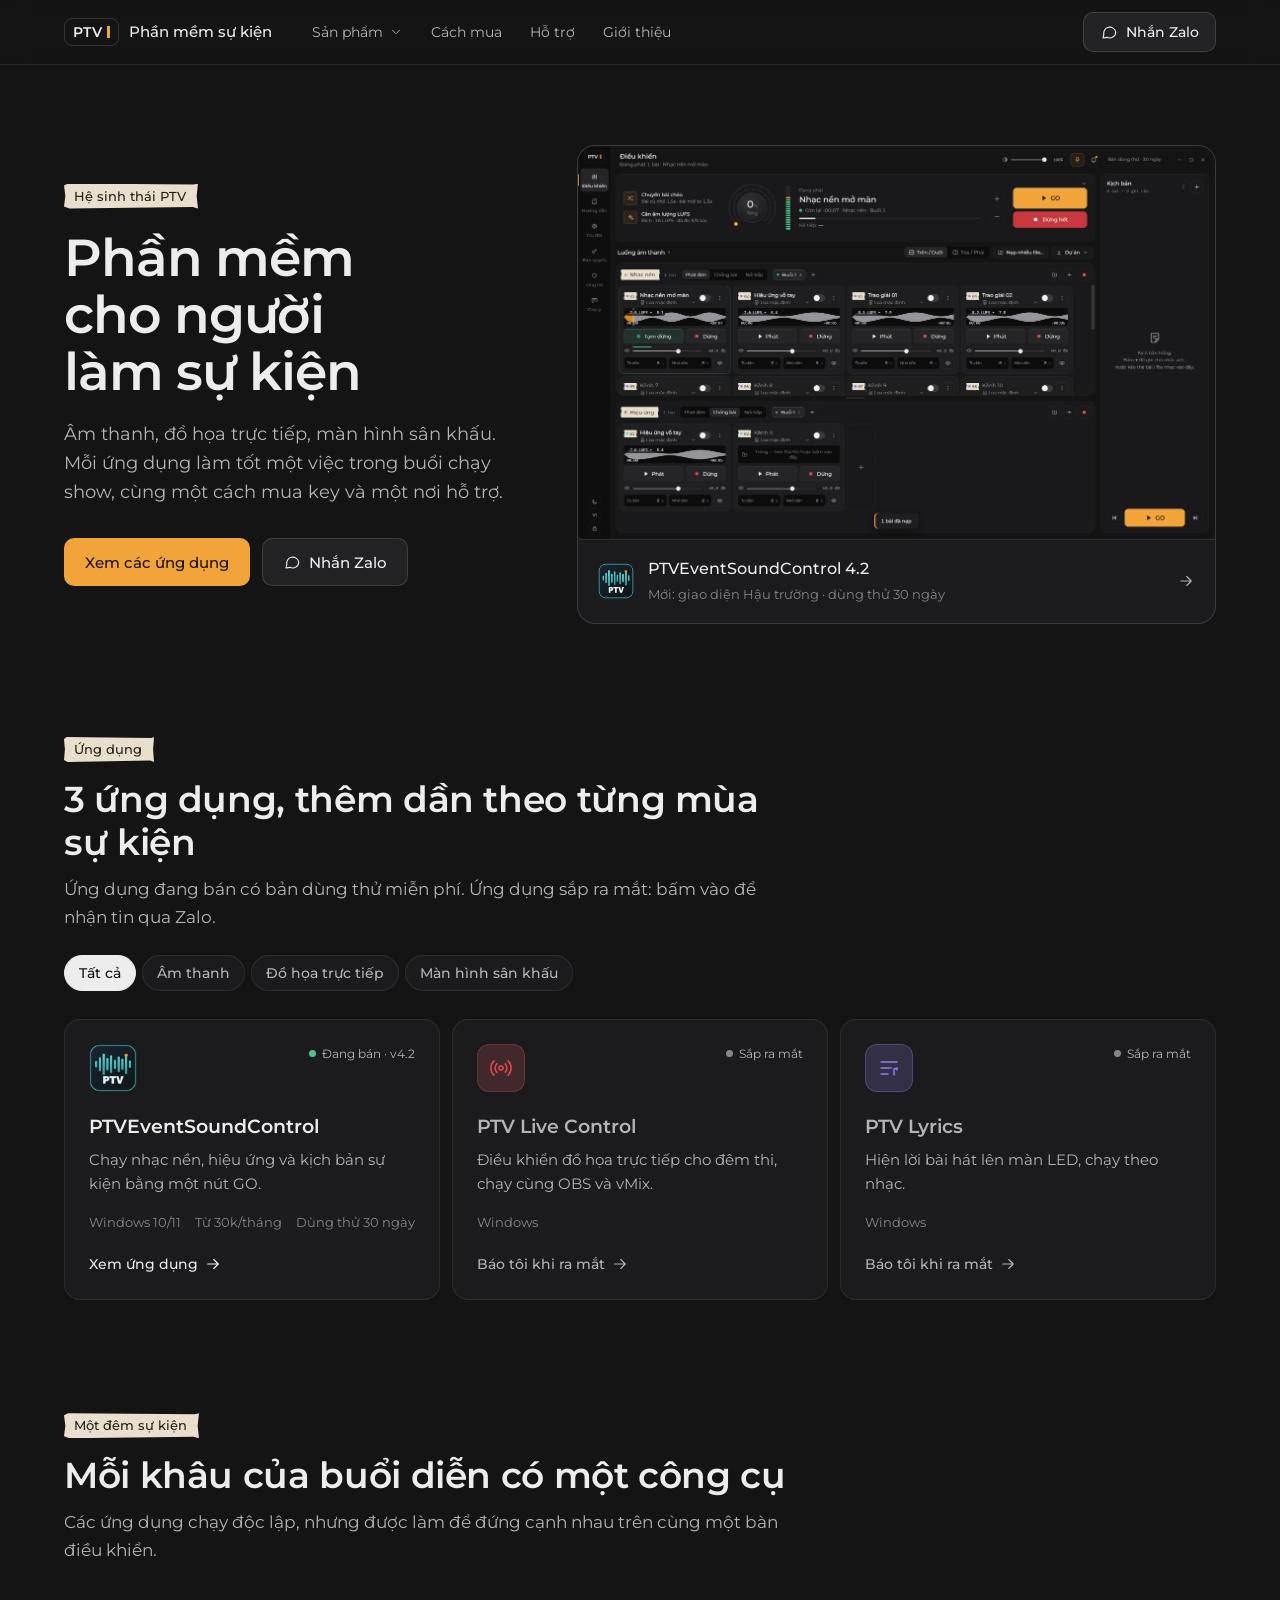
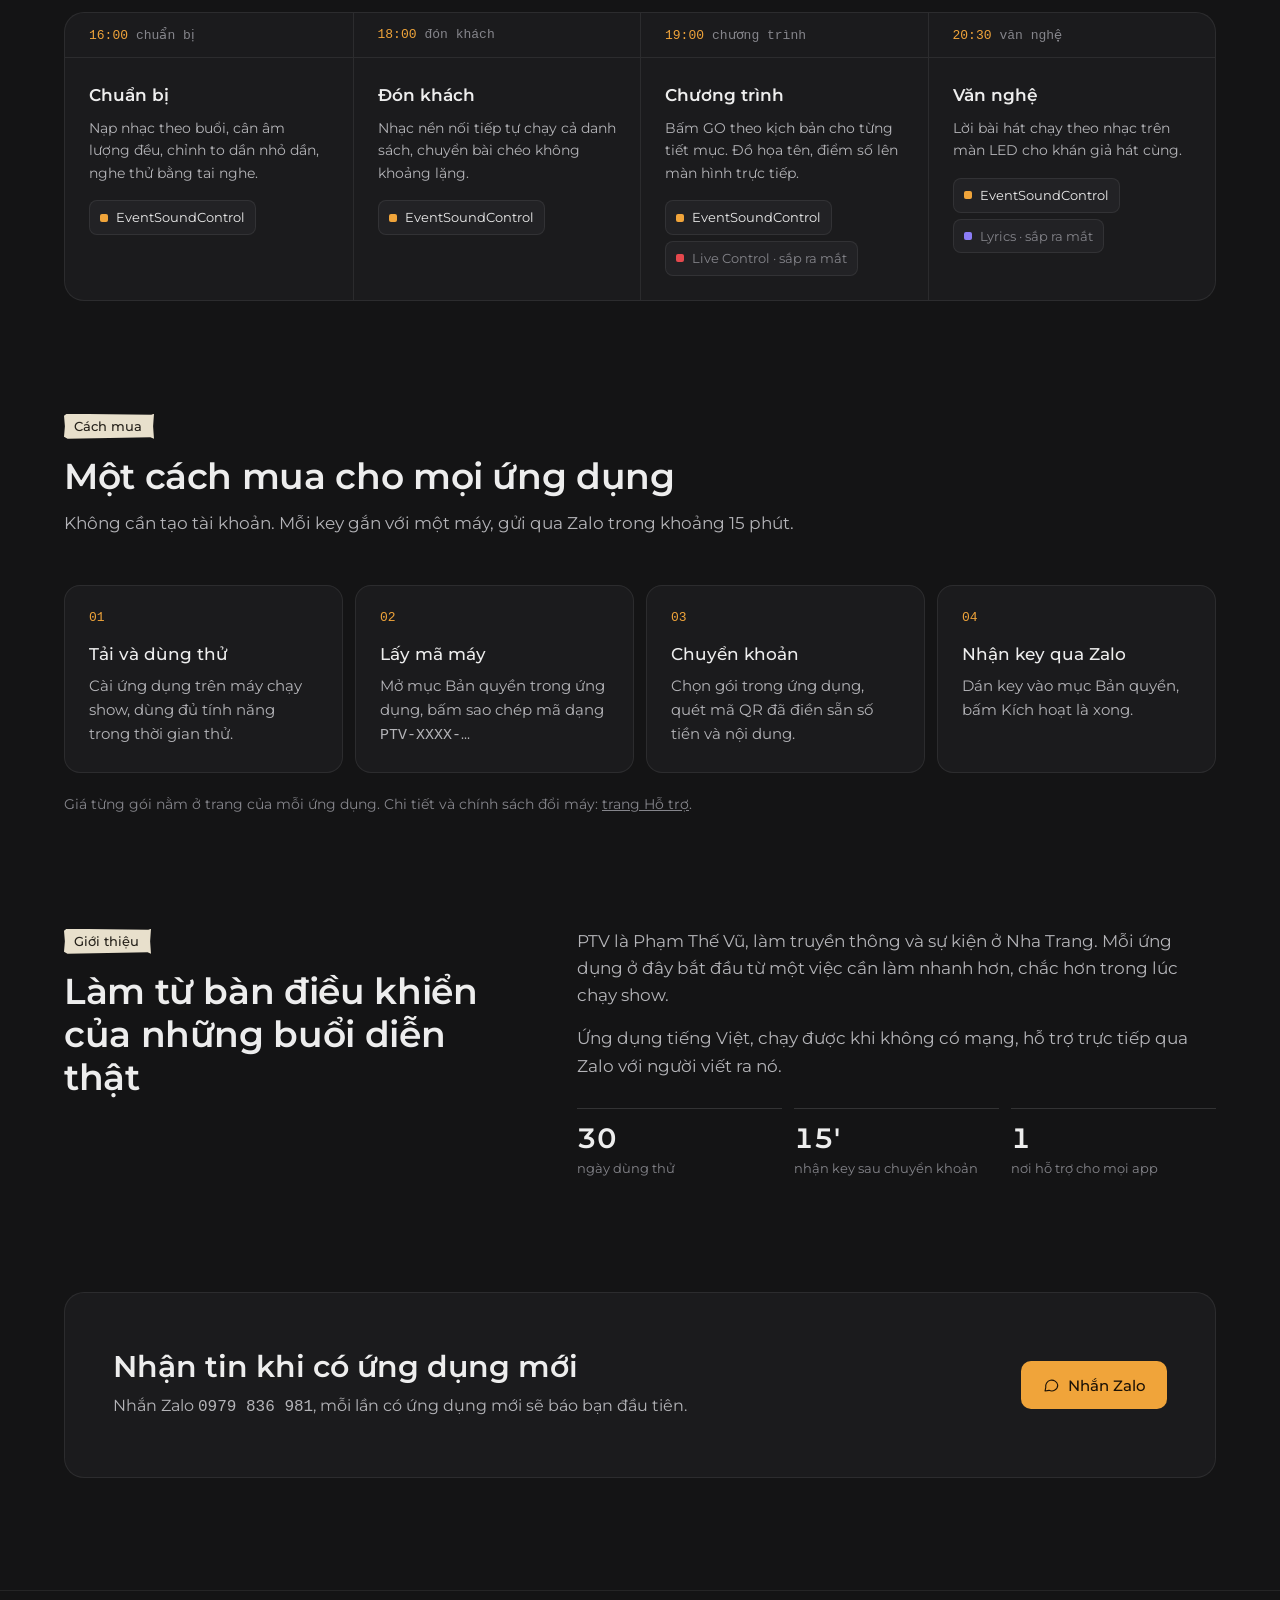
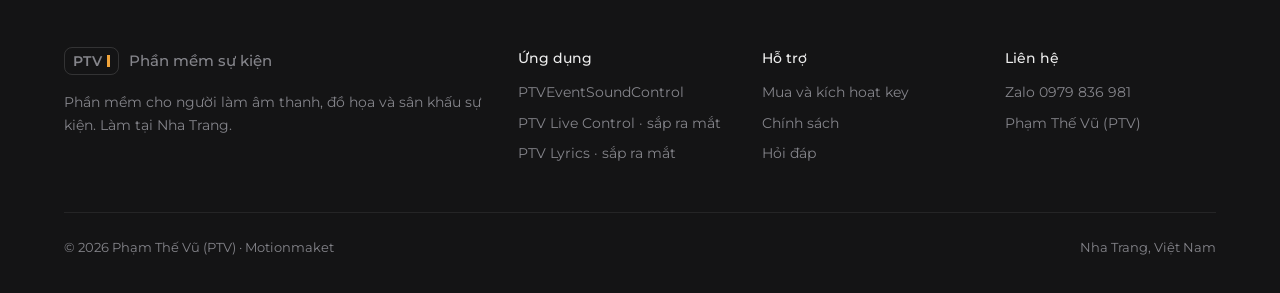
==== index.html @ 64c13cfa "PTV ecosystem site: home, EventSoundControl, support" ====
<!doctype html>
<html lang="vi" data-root="">
<head>
<meta charset="utf-8">
<meta name="viewport" content="width=device-width, initial-scale=1">
<title>PTV · Phần mềm cho người làm sự kiện</title>
<meta name="description" content="Hệ sinh thái phần mềm của PTV cho âm thanh, đồ họa trực tiếp và màn hình sân khấu sự kiện. Dùng thử miễn phí, mua key qua Zalo.">
<meta property="og:title" content="PTV · Phần mềm cho người làm sự kiện">
<meta property="og:image" content="apps/event-sound-control/img/console.png">
<link rel="icon" href="assets/img/esc-icon.png">
<link rel="stylesheet" href="assets/site.css">
<style>
/* hero: chữ bên trái, ứng dụng nổi bật bên phải */
.hero{padding:80px 0 0}
.hero .wrap{display:grid;grid-template-columns:5fr 7fr;gap:56px;align-items:center}
.hero h1{font-weight:600;font-size:52px;line-height:1.1;letter-spacing:-.02em;margin:20px 0 20px;text-wrap:balance}
.hero .lead{color:var(--text2);font-size:18px;margin:0 0 32px;max-width:32em}
.acts{display:flex;gap:12px;flex-wrap:wrap}
.feature{display:block;text-decoration:none;background:var(--s1);border:1px solid var(--line2);border-radius:18px;overflow:hidden;transition:border-color .15s}
.feature:hover{border-color:rgb(240 164 58 / .5)}
.feature .shot{border-bottom:1px solid var(--line)}
.feature .cap{display:flex;align-items:center;gap:14px;padding:16px 20px}
.feature .cap b{font-weight:500;display:block}
.feature .cap span{color:var(--muted);font-size:13px}
.feature .cap .i{margin-left:auto;color:var(--text2)}

/* danh mục */
.cat-head{display:flex;align-items:flex-end;justify-content:space-between;gap:24px;flex-wrap:wrap;margin-bottom:28px}
.cat-head .head{margin:0}
.filters{display:flex;gap:6px;flex-wrap:wrap}
.filters button{background:var(--s1);border:1px solid var(--line);color:var(--text2);font:500 14px Montserrat,sans-serif;padding:8px 14px;border-radius:999px;cursor:pointer}
.filters button[aria-pressed="true"]{background:var(--text);color:var(--bg);border-color:var(--text)}
.grid{display:grid;grid-template-columns:repeat(3,1fr);gap:12px}
.card{display:flex;flex-direction:column;text-decoration:none;background:var(--s1);border:1px solid var(--line);border-radius:var(--r-card);padding:24px;min-height:280px;transition:border-color .15s,background .15s}
.card:hover{border-color:color-mix(in srgb,var(--c) 45%,transparent);background:#1e1e21}
.card-top{display:flex;justify-content:space-between;align-items:flex-start;margin-bottom:20px}
.card h3{margin:0 0 6px;font-weight:600;font-size:19px}
.card p{margin:0;color:var(--text2);font-size:15px}
.card-meta{display:flex;flex-wrap:wrap;gap:4px 14px;margin:16px 0 0;color:var(--muted);font-size:13px}
.card-go{margin-top:auto;padding-top:20px;display:flex;align-items:center;gap:6px;font-size:14px;font-weight:500;color:var(--text)}
.card.soon .card-go{color:var(--text2)}
.card.soon h3{color:var(--text2)}

/* một đêm sự kiện */
.show{background:var(--s1);border:1px solid var(--line);border-radius:20px;overflow:hidden}
.clock{display:grid;grid-template-columns:repeat(4,1fr);border-bottom:1px solid var(--line)}
.clock div{padding:14px 24px;font:500 13px var(--mono);color:var(--muted);border-left:1px solid var(--line)}
.clock div:first-child{border-left:0}
.clock b{color:var(--amber);font-weight:500;margin-right:8px}
.lanes{display:grid;grid-template-columns:repeat(4,1fr)}
.lane{padding:24px;border-left:1px solid var(--line)}
.lane:first-child{border-left:0}
.lane h4{margin:0 0 8px;font-weight:600;font-size:17px}
.lane p{margin:0 0 16px;color:var(--text2);font-size:14px}
.chip{display:flex;align-items:center;gap:8px;font-size:13px;padding:6px 10px 6px 6px;border-radius:8px;background:var(--s2);border:1px solid var(--line);margin-top:6px;width:fit-content}
.chip i{width:8px;height:8px;border-radius:2px;background:var(--c);margin-left:4px}
.chip.soon{color:var(--muted)}

/* cách mua chung */
.steps{display:grid;grid-template-columns:repeat(4,1fr);gap:12px;counter-reset:s}
.step{background:var(--s1);border:1px solid var(--line);border-radius:var(--r-card);padding:24px}
.step::before{counter-increment:s;content:'0' counter(s);display:block;font:500 13px var(--mono);color:var(--amber);margin-bottom:16px}
.step h4{margin:0 0 6px;font-weight:500;font-size:17px}
.step p{margin:0;color:var(--text2);font-size:15px}
.note{margin:20px 0 0;color:var(--muted);font-size:14px}

/* giới thiệu + kết */
.about{display:grid;grid-template-columns:5fr 7fr;gap:56px;align-items:start}
.about .head{margin:0}
.about .txt p{color:var(--text2);margin:0 0 16px;font-size:17px}
.facts{display:grid;grid-template-columns:repeat(3,1fr);gap:12px;margin-top:28px}
.facts div{border-top:1px solid var(--line2);padding-top:12px}
.facts b{display:block;font:600 28px Montserrat,sans-serif;font-variant-numeric:tabular-nums}
.facts span{color:var(--muted);font-size:13px}
.end{margin-top:112px;padding:56px 48px;background:var(--s1);border:1px solid var(--line);border-radius:20px;display:grid;grid-template-columns:1fr auto;gap:32px;align-items:center}
.end h2{font-weight:600;font-size:30px;line-height:1.2;margin:0 0 8px}
.end p{margin:0;color:var(--text2)}

@media (max-width:1000px){
  .hero .wrap,.about{grid-template-columns:1fr;gap:40px}
  .grid{grid-template-columns:1fr 1fr}
  .clock{display:none}
  .lanes{grid-template-columns:1fr 1fr}
  .lane:nth-child(3){border-left:0}
  .lane:nth-child(n+3){border-top:1px solid var(--line)}
  .steps{grid-template-columns:1fr 1fr}
}
@media (max-width:640px){
  .hero{padding-top:48px}
  .hero h1{font-size:36px}
  .grid,.lanes,.steps{grid-template-columns:1fr}
  .lane{border-left:0;border-top:1px solid var(--line)}
  .lane:first-child{border-top:0}
  .end{grid-template-columns:1fr;padding:40px 24px}
  .acts .btn{flex:1;justify-content:center}
}
</style>
</head>
<body data-page="home">
<header id="top"></header>

<main>
<section class="hero" style="padding-top:80px">
  <div class="wrap">
    <div>
      <span class="tape">Hệ sinh thái PTV</span>
      <h1>Phần mềm cho người làm sự kiện</h1>
      <p class="lead">Âm thanh, đồ họa trực tiếp, màn hình sân khấu. Mỗi ứng dụng làm tốt một việc trong buổi chạy show, cùng một cách mua key và một nơi hỗ trợ.</p>
      <div class="acts">
        <a class="btn btn-go" href="#ung-dung">Xem các ứng dụng</a>
        <a class="btn btn-2 js-zalo" href="#"><span data-icon="msg"></span>Nhắn Zalo</a>
      </div>
    </div>
    <a class="feature" href="apps/event-sound-control/">
      <div class="shot"><img src="apps/event-sound-control/img/console.png" width="2580" height="1590" alt="PTVEventSoundControl đang chạy: khối GO, vùng Nhạc nền và Hiệu ứng, cột Kịch bản"></div>
      <div class="cap">
        <span class="appico sm"><img src="assets/img/esc-icon.png" alt="" width="96" height="96"></span>
        <div><b>PTVEventSoundControl 4.2</b><span>Mới: giao diện Hậu trường · dùng thử 30 ngày</span></div>
        <span data-icon="arrow"></span>
      </div>
    </a>
  </div>
</section>

<section id="ung-dung">
  <div class="wrap">
    <div class="cat-head">
      <div class="head">
        <span class="tape">Ứng dụng</span>
        <h2><span id="appCount">3</span> ứng dụng, thêm dần theo từng mùa sự kiện</h2>
        <p>Ứng dụng đang bán có bản dùng thử miễn phí. Ứng dụng sắp ra mắt: bấm vào để nhận tin qua Zalo.</p>
      </div>
      <div class="filters" id="filters"></div>
    </div>
    <div class="grid" id="catalog"></div>
  </div>
</section>

<section id="mot-dem">
  <div class="wrap">
    <div class="head">
      <span class="tape">Một đêm sự kiện</span>
      <h2>Mỗi khâu của buổi diễn có một công cụ</h2>
      <p>Các ứng dụng chạy độc lập, nhưng được làm để đứng cạnh nhau trên cùng một bàn điều khiển.</p>
    </div>
    <div class="show">
      <div class="clock"><div><b>16:00</b>chuẩn bị</div><div><b>18:00</b>đón khách</div><div><b>19:00</b>chương trình</div><div><b>20:30</b>văn nghệ</div></div>
      <div class="lanes">
        <div class="lane"><h4>Chuẩn bị</h4><p>Nạp nhạc theo buổi, cân âm lượng đều, chỉnh to dần nhỏ dần, nghe thử bằng tai nghe.</p>
          <span class="chip" style="--c:#f0a43a"><i></i>EventSoundControl</span></div>
        <div class="lane"><h4>Đón khách</h4><p>Nhạc nền nối tiếp tự chạy cả danh sách, chuyển bài chéo không khoảng lặng.</p>
          <span class="chip" style="--c:#f0a43a"><i></i>EventSoundControl</span></div>
        <div class="lane"><h4>Chương trình</h4><p>Bấm GO theo kịch bản cho từng tiết mục. Đồ họa tên, điểm số lên màn hình trực tiếp.</p>
          <span class="chip" style="--c:#f0a43a"><i></i>EventSoundControl</span>
          <span class="chip soon" style="--c:#e5484d"><i></i>Live Control · sắp ra mắt</span></div>
        <div class="lane"><h4>Văn nghệ</h4><p>Lời bài hát chạy theo nhạc trên màn LED cho khán giả hát cùng.</p>
          <span class="chip" style="--c:#f0a43a"><i></i>EventSoundControl</span>
          <span class="chip soon" style="--c:#8b7cf6"><i></i>Lyrics · sắp ra mắt</span></div>
      </div>
    </div>
  </div>
</section>

<section id="cach-mua">
  <div class="wrap">
    <div class="head">
      <span class="tape">Cách mua</span>
      <h2>Một cách mua cho mọi ứng dụng</h2>
      <p>Không cần tạo tài khoản. Mỗi key gắn với một máy, gửi qua Zalo trong khoảng 15 phút.</p>
    </div>
    <div class="steps">
      <div class="step"><h4>Tải và dùng thử</h4><p>Cài ứng dụng trên máy chạy show, dùng đủ tính năng trong thời gian thử.</p></div>
      <div class="step"><h4>Lấy mã máy</h4><p>Mở mục Bản quyền trong ứng dụng, bấm sao chép mã dạng <span class="mono">PTV-XXXX-…</span></p></div>
      <div class="step"><h4>Chuyển khoản</h4><p>Chọn gói trong ứng dụng, quét mã QR đã điền sẵn số tiền và nội dung.</p></div>
      <div class="step"><h4>Nhận key qua Zalo</h4><p>Dán key vào mục Bản quyền, bấm Kích hoạt là xong.</p></div>
    </div>
    <p class="note">Giá từng gói nằm ở trang của mỗi ứng dụng. Chi tiết và chính sách đổi máy: <a href="ho-tro/">trang Hỗ trợ</a>.</p>
  </div>
</section>

<section id="gioi-thieu">
  <div class="wrap about">
    <div class="head">
      <span class="tape">Giới thiệu</span>
      <h2>Làm từ bàn điều khiển của những buổi diễn thật</h2>
    </div>
    <div class="txt">
      <p>PTV là Phạm Thế Vũ, làm truyền thông và sự kiện ở Nha Trang. Mỗi ứng dụng ở đây bắt đầu từ một việc cần làm nhanh hơn, chắc hơn trong lúc chạy show.</p>
      <p>Ứng dụng tiếng Việt, chạy được khi không có mạng, hỗ trợ trực tiếp qua Zalo với người viết ra nó.</p>
      <div class="facts">
        <div><b>30</b><span>ngày dùng thử</span></div>
        <div><b>15'</b><span>nhận key sau chuyển khoản</span></div>
        <div><b>1</b><span>nơi hỗ trợ cho mọi app</span></div>
      </div>
    </div>
  </div>
</section>

<div class="wrap">
  <div class="end">
    <div>
      <h2>Nhận tin khi có ứng dụng mới</h2>
      <p>Nhắn Zalo <span class="mono">0979 836 981</span>, mỗi lần có ứng dụng mới sẽ báo bạn đầu tiên.</p>
    </div>
    <div class="acts"><a class="btn btn-go js-zalo" href="#"><span data-icon="msg"></span>Nhắn Zalo</a></div>
  </div>
</div>
</main>

<footer id="foot"></footer>
<script src="assets/apps.js"></script>
<script src="assets/site.js"></script>
</body>
</html>
---- assets/site.css ----
@font-face{font-family:Montserrat;src:url(fonts/Montserrat-Regular.ttf) format('truetype');font-weight:400;font-display:swap}
@font-face{font-family:Montserrat;src:url(fonts/Montserrat-Medium.ttf) format('truetype');font-weight:500;font-display:swap}
@font-face{font-family:Montserrat;src:url(fonts/Montserrat-SemiBold.ttf) format('truetype');font-weight:600;font-display:swap}

:root{
  color-scheme:dark;
  --bg:#141415; --s1:#1b1b1d; --s2:#222225; --s3:#2a2a2e;
  --line:rgb(237 237 237 / .08); --line2:rgb(237 237 237 / .14);
  --text:#ededed; --text2:#b4b4b8; --muted:#85858b;
  --amber:#f0a43a; --amber-h:#f5b558; --ink:#1c1206;
  --tape:#e8e0cc; --tape-ink:#25211a;
  --green:#4cc38a; --red:#e5484d;
  --mono:'Cascadia Mono',Consolas,ui-monospace,monospace;
  --r-ctl:10px; --r-card:16px;
}
*{box-sizing:border-box}
html{scroll-behavior:smooth;-webkit-text-size-adjust:100%}
body{margin:0;background:var(--bg);color:var(--text);font:400 16px/1.6 Montserrat,system-ui,sans-serif;-webkit-font-smoothing:antialiased}
img{display:block;max-width:100%;height:auto}
a{color:inherit}
.wrap{max-width:1200px;margin:0 auto;padding:0 24px}
.mono{font-family:var(--mono);font-variant-numeric:tabular-nums}
svg.i{width:18px;height:18px;flex:none;fill:none;stroke:currentColor;stroke-width:1.5;stroke-linecap:round;stroke-linejoin:round}

/* nhãn băng keo — cùng kiểu tên vùng trong app */
.tape{display:inline-block;background:var(--tape);color:var(--tape-ink);font:500 13px/1 Montserrat,sans-serif;padding:6px 12px 6px 10px;
  clip-path:polygon(0 8%,3% 0,97% 4%,100% 0,99% 50%,100% 100%,96% 94%,4% 100%,0 92%,1% 50%)}

/* nút */
.btn{display:inline-flex;align-items:center;gap:8px;height:48px;padding:0 20px;border-radius:var(--r-ctl);font:500 15px Montserrat,sans-serif;text-decoration:none;border:1px solid transparent;cursor:pointer;transition:background .15s,border-color .15s;white-space:nowrap}
.btn-go{background:var(--amber);color:var(--ink)}
.btn-go:hover{background:var(--amber-h)}
.btn-2{background:var(--s2);color:var(--text);border-color:var(--line2)}
.btn-2:hover{background:var(--s3)}
.btn-sm{height:40px;padding:0 16px;font-size:14px}
.btn:focus-visible,a:focus-visible,button:focus-visible,summary:focus-visible{outline:2px solid var(--amber);outline-offset:2px}

/* thanh đầu trang của cả hệ sinh thái */
.top{position:sticky;top:0;z-index:20;background:rgb(20 20 21 / .9);backdrop-filter:blur(12px);border-bottom:1px solid var(--line)}
.top .wrap{display:flex;align-items:center;height:64px;gap:28px}
.logo{display:flex;align-items:center;gap:10px;text-decoration:none;font-weight:500;font-size:15px}
.logo b{font-weight:600;border:1px solid var(--line2);border-radius:8px;padding:2px 8px;font-size:14px;letter-spacing:.02em}
.logo b::after{content:'';display:inline-block;width:3px;height:12px;background:var(--amber);margin-left:5px;vertical-align:-1px}
.menu{display:flex;gap:4px;align-items:center}
.menu>a,.menu>div>button{background:none;border:0;color:var(--text2);font:400 14px Montserrat,sans-serif;text-decoration:none;padding:8px 12px;border-radius:8px;cursor:pointer;display:flex;align-items:center;gap:6px}
.menu>a:hover,.menu>div>button:hover,.menu>a[aria-current]{color:var(--text);background:var(--s2)}
.menu .chev{width:14px;height:14px}
.dd{position:relative}
.dd-panel{position:absolute;top:calc(100% + 8px);left:0;width:380px;background:var(--s1);border:1px solid var(--line2);border-radius:14px;padding:8px;box-shadow:0 20px 50px rgb(0 0 0 / .45);display:none}
.dd.open .dd-panel{display:block}
.dd-panel a{display:flex;gap:12px;align-items:center;padding:10px;border-radius:10px;text-decoration:none}
.dd-panel a:hover{background:var(--s2)}
.dd-panel .nm{font-weight:500;font-size:14px;display:block}
.dd-panel .ln{color:var(--muted);font-size:13px;display:block;line-height:1.4}
.dd-panel .all{justify-content:center;color:var(--text2);font-size:13px;border-top:1px solid var(--line);border-radius:0 0 8px 8px;margin-top:4px}
.top-act{margin-left:auto;display:flex;gap:8px}
.m-only{display:none!important}
.burger{display:none;margin-left:auto;background:none;border:1px solid var(--line2);color:var(--text);border-radius:8px;width:40px;height:40px;align-items:center;justify-content:center;cursor:pointer}

/* thanh phụ của trang app (tên app + mục con) */
.sub{position:sticky;top:64px;z-index:15;background:rgb(27 27 29 / .92);backdrop-filter:blur(12px);border-bottom:1px solid var(--line)}
.sub .wrap{display:flex;align-items:center;height:56px;gap:24px}
.sub .who{display:flex;align-items:center;gap:10px;font-weight:500;font-size:15px;text-decoration:none}
.sub .who img{width:28px;height:28px;border-radius:7px}
.sub nav{display:flex;gap:20px}
.sub nav a{text-decoration:none;color:var(--text2);font-size:14px}
.sub nav a:hover{color:var(--text)}
.sub .btn{margin-left:auto;height:36px;padding:0 14px;font-size:14px}

/* biểu tượng app */
.appico{width:48px;height:48px;border-radius:12px;flex:none;display:flex;align-items:center;justify-content:center;overflow:hidden}
.appico img{width:100%;height:100%}
.appico.ph{background:color-mix(in srgb,var(--c) 16%,var(--s2));color:var(--c);border:1px solid color-mix(in srgb,var(--c) 30%,transparent)}
.appico.ph svg{width:24px;height:24px}
.appico.sm{width:36px;height:36px;border-radius:9px}
.appico.sm svg{width:18px;height:18px}

/* tiêu đề phần */
section{padding:112px 0 0;scroll-margin-top:24px}
.head{max-width:46em;margin-bottom:48px}
.head h2{font-weight:600;font-size:36px;line-height:1.2;letter-spacing:-.01em;margin:16px 0 12px}
.head p{color:var(--text2);margin:0;font-size:17px}

/* trạng thái */
.st{display:inline-flex;align-items:center;gap:6px;font-size:12px;color:var(--text2)}
.st::before{content:'';width:7px;height:7px;border-radius:50%;background:var(--green)}
.st.soon::before{background:var(--muted)}

/* chân trang */
.foot{margin-top:112px;border-top:1px solid var(--line);padding:56px 0 40px;color:var(--muted);font-size:14px}
.foot .cols{display:grid;grid-template-columns:2fr 1fr 1fr 1fr;gap:32px}
.foot h5{margin:0 0 12px;color:var(--text);font-weight:500;font-size:14px}
.foot ul{list-style:none;margin:0;padding:0;display:grid;gap:8px}
.foot a{text-decoration:none}
.foot a:hover{color:var(--text)}
.foot .base{display:flex;justify-content:space-between;gap:16px;flex-wrap:wrap;margin-top:48px;padding-top:24px;border-top:1px solid var(--line);font-size:13px}

.toast{position:fixed;left:50%;bottom:24px;transform:translate(-50%,20px);opacity:0;background:var(--s3);border:1px solid var(--line2);border-left:3px solid var(--amber);padding:10px 16px;border-radius:8px;font-size:14px;transition:.2s;pointer-events:none;z-index:50}
.toast.on{opacity:1;transform:translate(-50%,0)}

details{border-bottom:1px solid var(--line)}
details:first-of-type{border-top:1px solid var(--line)}
summary{list-style:none;cursor:pointer;padding:18px 32px 18px 0;font-weight:500;position:relative}
summary::-webkit-details-marker{display:none}
summary::after{content:'';position:absolute;right:4px;top:26px;width:8px;height:8px;border-right:1.5px solid var(--text2);border-bottom:1.5px solid var(--text2);transform:rotate(45deg);transition:transform .2s}
details[open] summary::after{transform:rotate(-135deg);top:30px}
details p{margin:0 0 18px;color:var(--text2);font-size:15px;max-width:42em}
kbd{font:500 12px var(--mono);background:var(--s3);border:1px solid var(--line2);border-bottom-width:2px;border-radius:5px;padding:1px 6px;color:var(--text)}

@media (max-width:900px){
  .menu,.top-act{display:none}
  .burger{display:flex}
  .top.open .m-only{display:flex!important;color:var(--amber)}
  .top.open .menu{display:flex;flex-direction:column;align-items:stretch;position:absolute;top:64px;left:0;right:0;background:var(--s1);border-bottom:1px solid var(--line2);padding:12px 16px 16px;gap:2px}
  .dd-panel{position:static;width:auto;box-shadow:none;border:0;padding:0 0 0 8px;background:none}
  .sub nav{display:none}
  section{padding-top:80px}
  .head h2{font-size:28px}
  .foot .cols{grid-template-columns:1fr 1fr}
}
@media (max-width:520px){
  .wrap{padding:0 16px}
  .foot .cols{grid-template-columns:1fr}
}
@media (prefers-reduced-motion:reduce){html{scroll-behavior:auto}*{transition:none!important}}
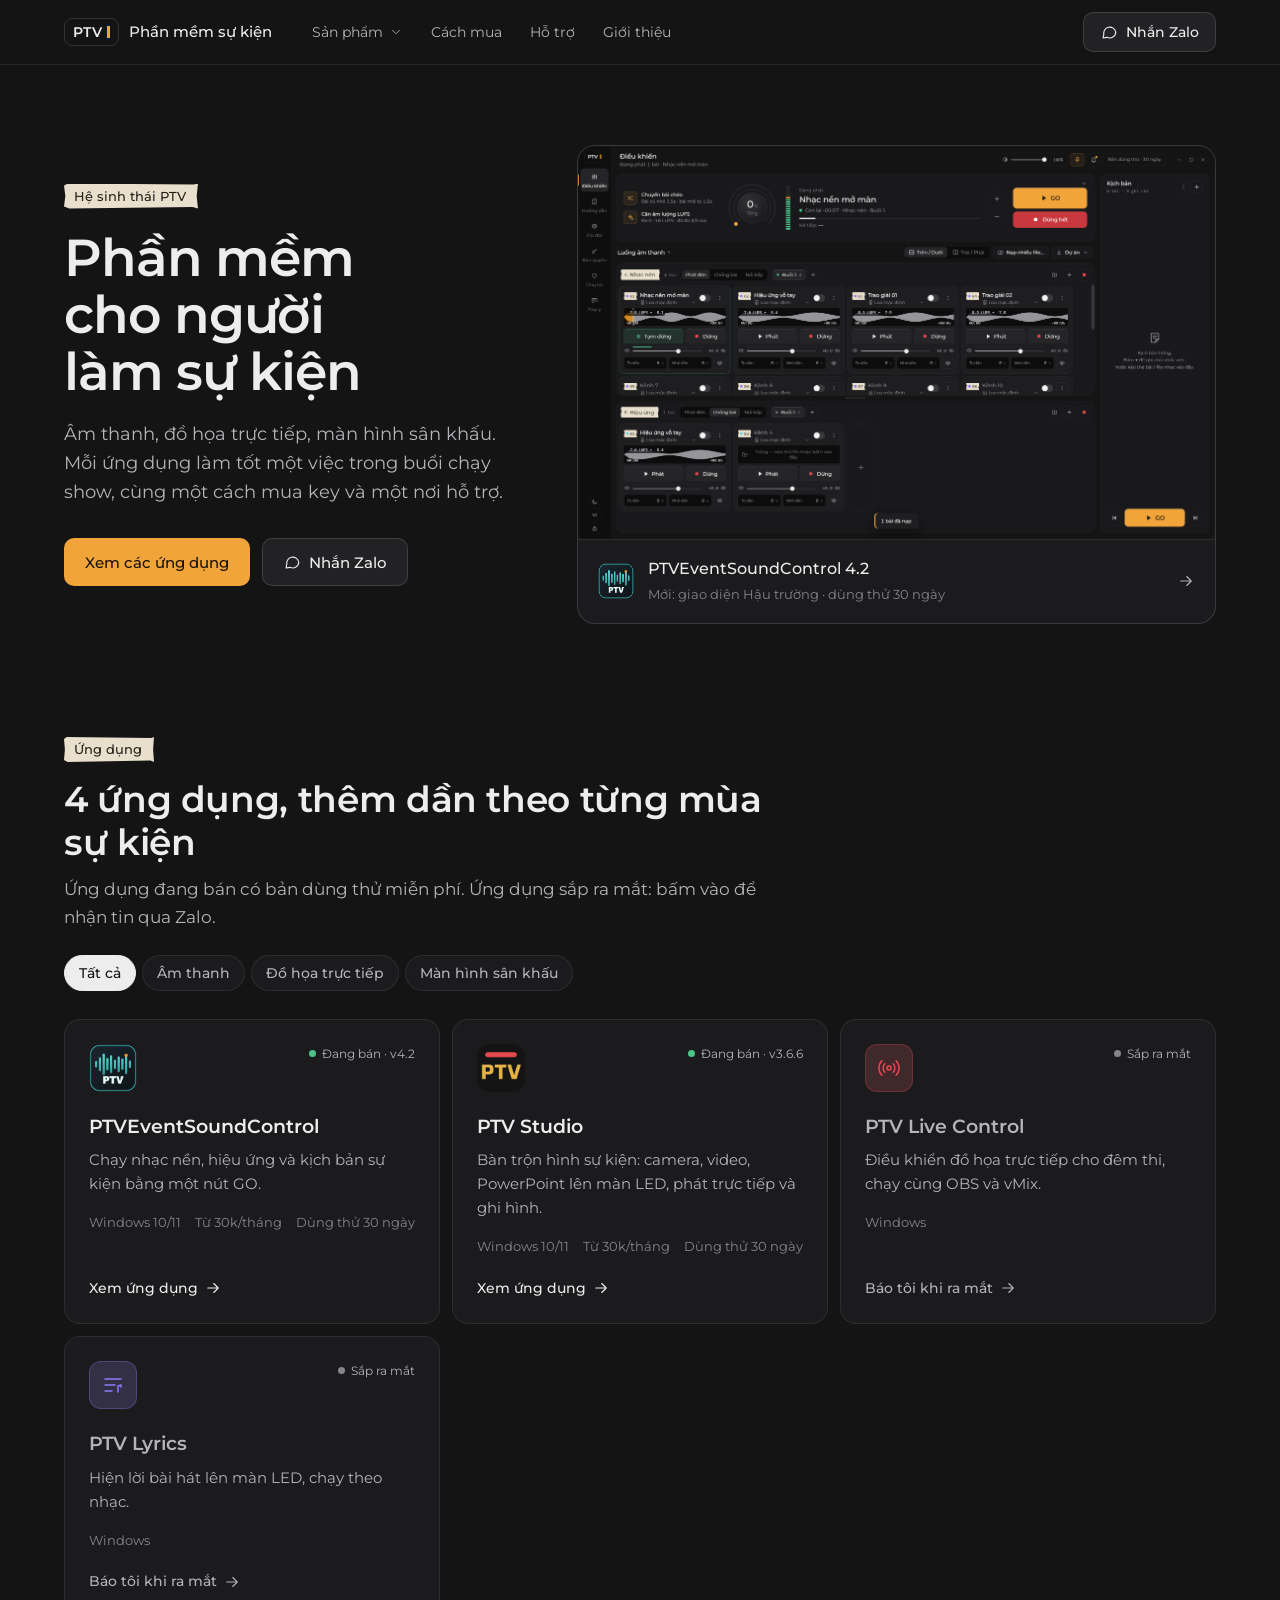
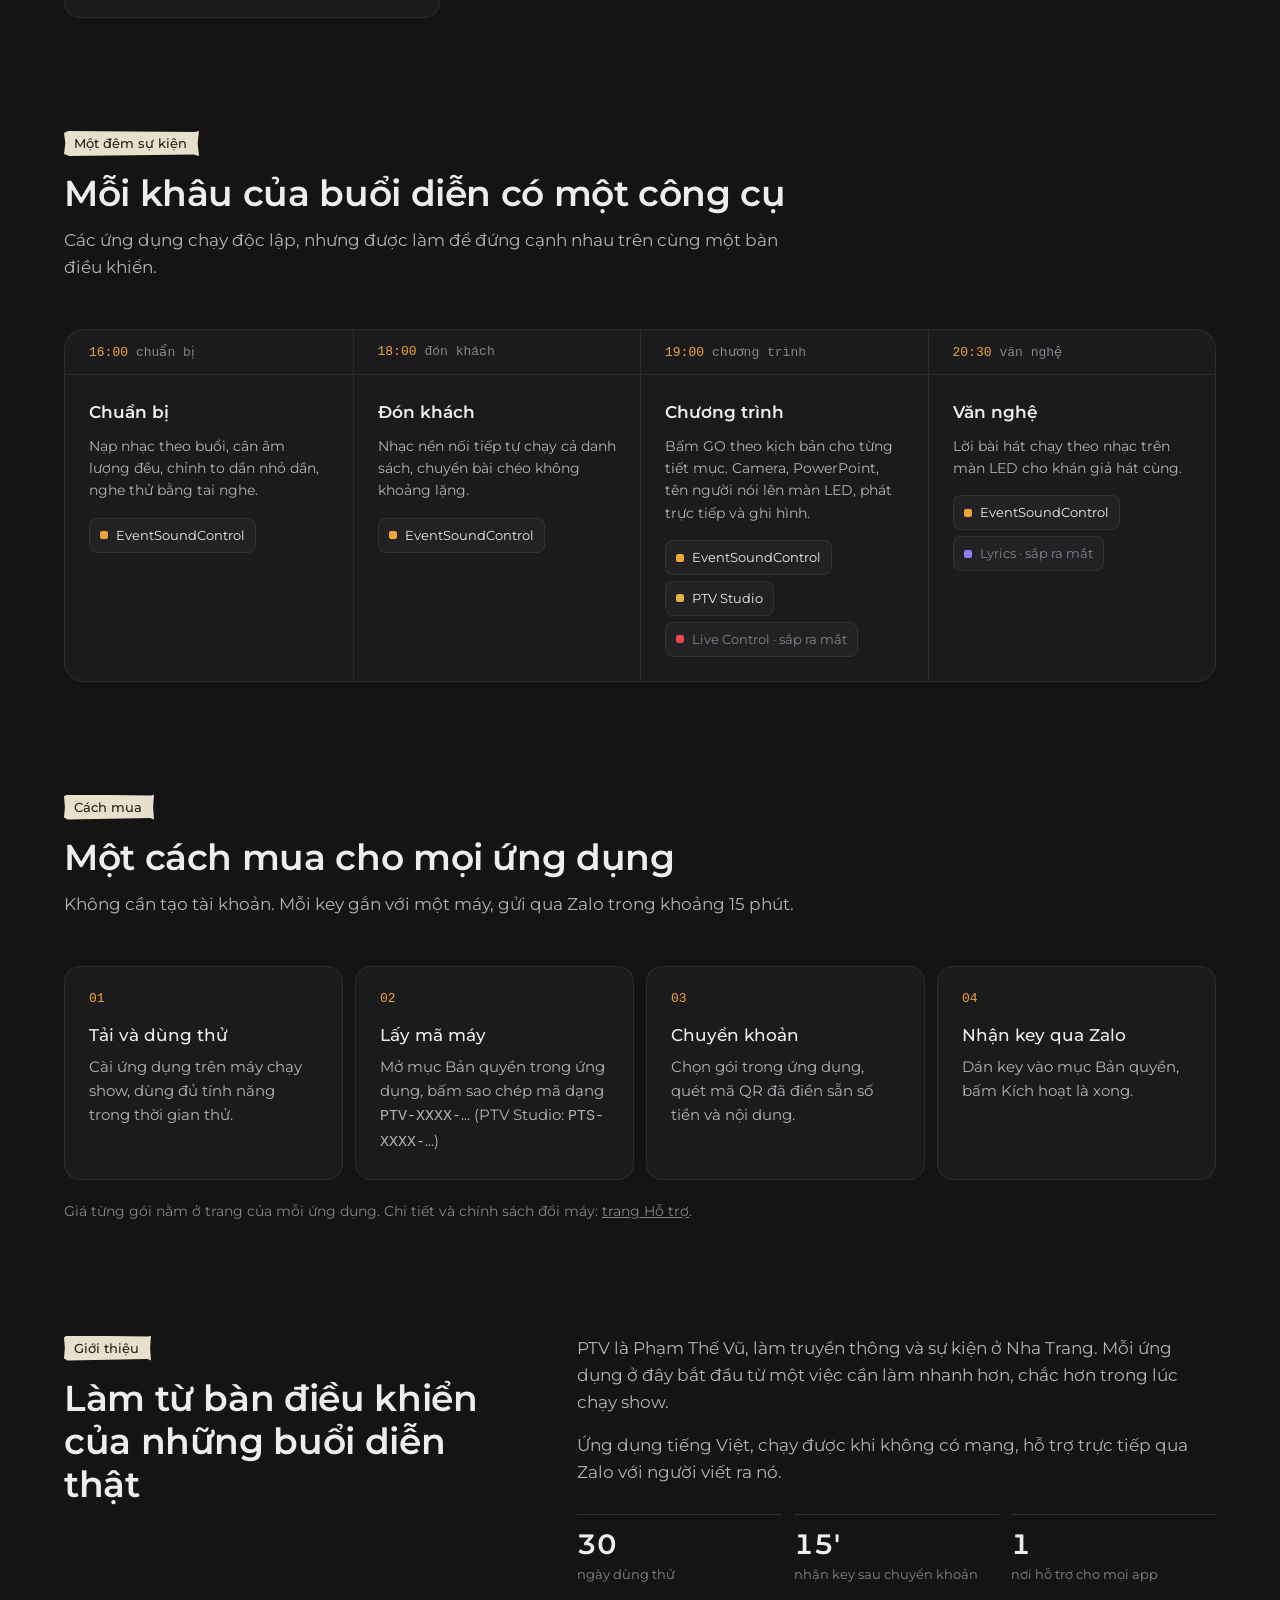
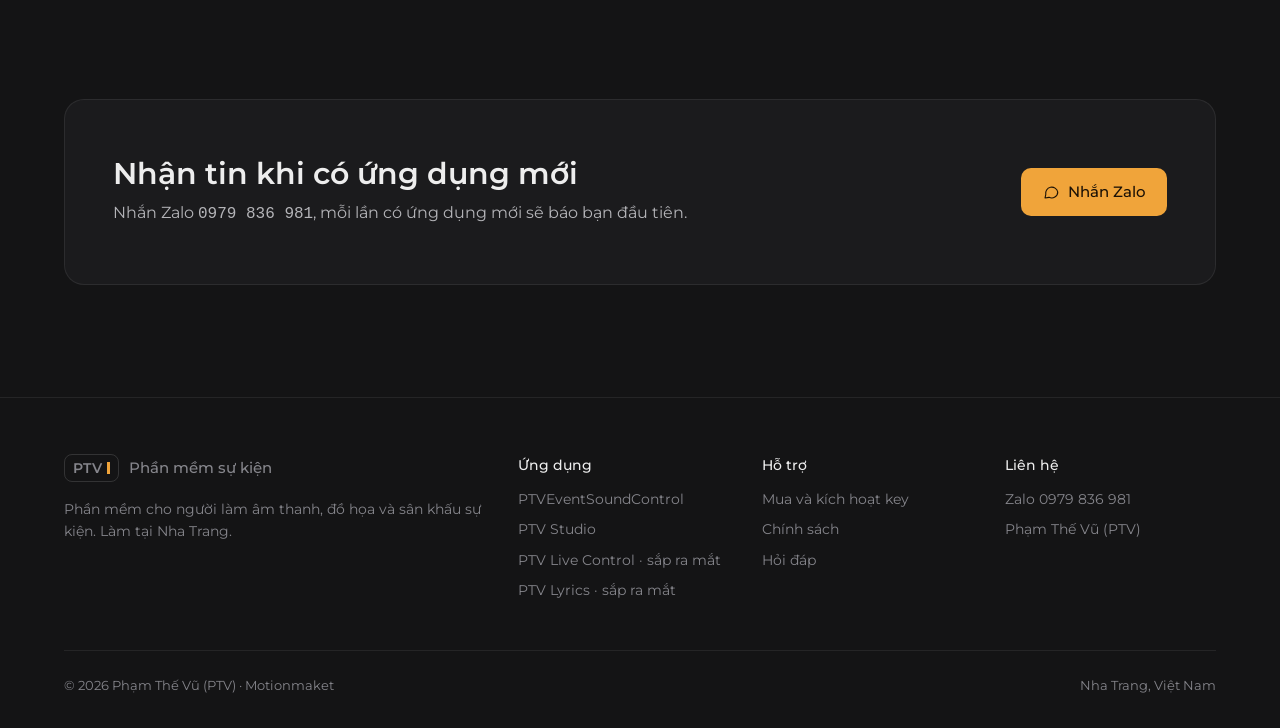
==== commit 990a26e1: "Add PTV Studio: product page, catalog entry, support notes Co-Authored-By: Claude Opus 5.5 <noreply@" ====
--- a/index.html
+++ b/index.html
@@ -150,8 +150,9 @@
           <span class="chip" style="--c:#f0a43a"><i></i>EventSoundControl</span></div>
         <div class="lane"><h4>Đón khách</h4><p>Nhạc nền nối tiếp tự chạy cả danh sách, chuyển bài chéo không khoảng lặng.</p>
           <span class="chip" style="--c:#f0a43a"><i></i>EventSoundControl</span></div>
-        <div class="lane"><h4>Chương trình</h4><p>Bấm GO theo kịch bản cho từng tiết mục. Đồ họa tên, điểm số lên màn hình trực tiếp.</p>
+        <div class="lane"><h4>Chương trình</h4><p>Bấm GO theo kịch bản cho từng tiết mục. Camera, PowerPoint, tên người nói lên màn LED, phát trực tiếp và ghi hình.</p>
           <span class="chip" style="--c:#f0a43a"><i></i>EventSoundControl</span>
+          <span class="chip" style="--c:#e4b344"><i></i>PTV Studio</span>
           <span class="chip soon" style="--c:#e5484d"><i></i>Live Control · sắp ra mắt</span></div>
         <div class="lane"><h4>Văn nghệ</h4><p>Lời bài hát chạy theo nhạc trên màn LED cho khán giả hát cùng.</p>
           <span class="chip" style="--c:#f0a43a"><i></i>EventSoundControl</span>
@@ -170,7 +171,7 @@
     </div>
     <div class="steps">
       <div class="step"><h4>Tải và dùng thử</h4><p>Cài ứng dụng trên máy chạy show, dùng đủ tính năng trong thời gian thử.</p></div>
-      <div class="step"><h4>Lấy mã máy</h4><p>Mở mục Bản quyền trong ứng dụng, bấm sao chép mã dạng <span class="mono">PTV-XXXX-…</span></p></div>
+      <div class="step"><h4>Lấy mã máy</h4><p>Mở mục Bản quyền trong ứng dụng, bấm sao chép mã dạng <span class="mono">PTV-XXXX-…</span> (PTV Studio: <span class="mono">PTS-XXXX-…</span>)</p></div>
       <div class="step"><h4>Chuyển khoản</h4><p>Chọn gói trong ứng dụng, quét mã QR đã điền sẵn số tiền và nội dung.</p></div>
       <div class="step"><h4>Nhận key qua Zalo</h4><p>Dán key vào mục Bản quyền, bấm Kích hoạt là xong.</p></div>
     </div>
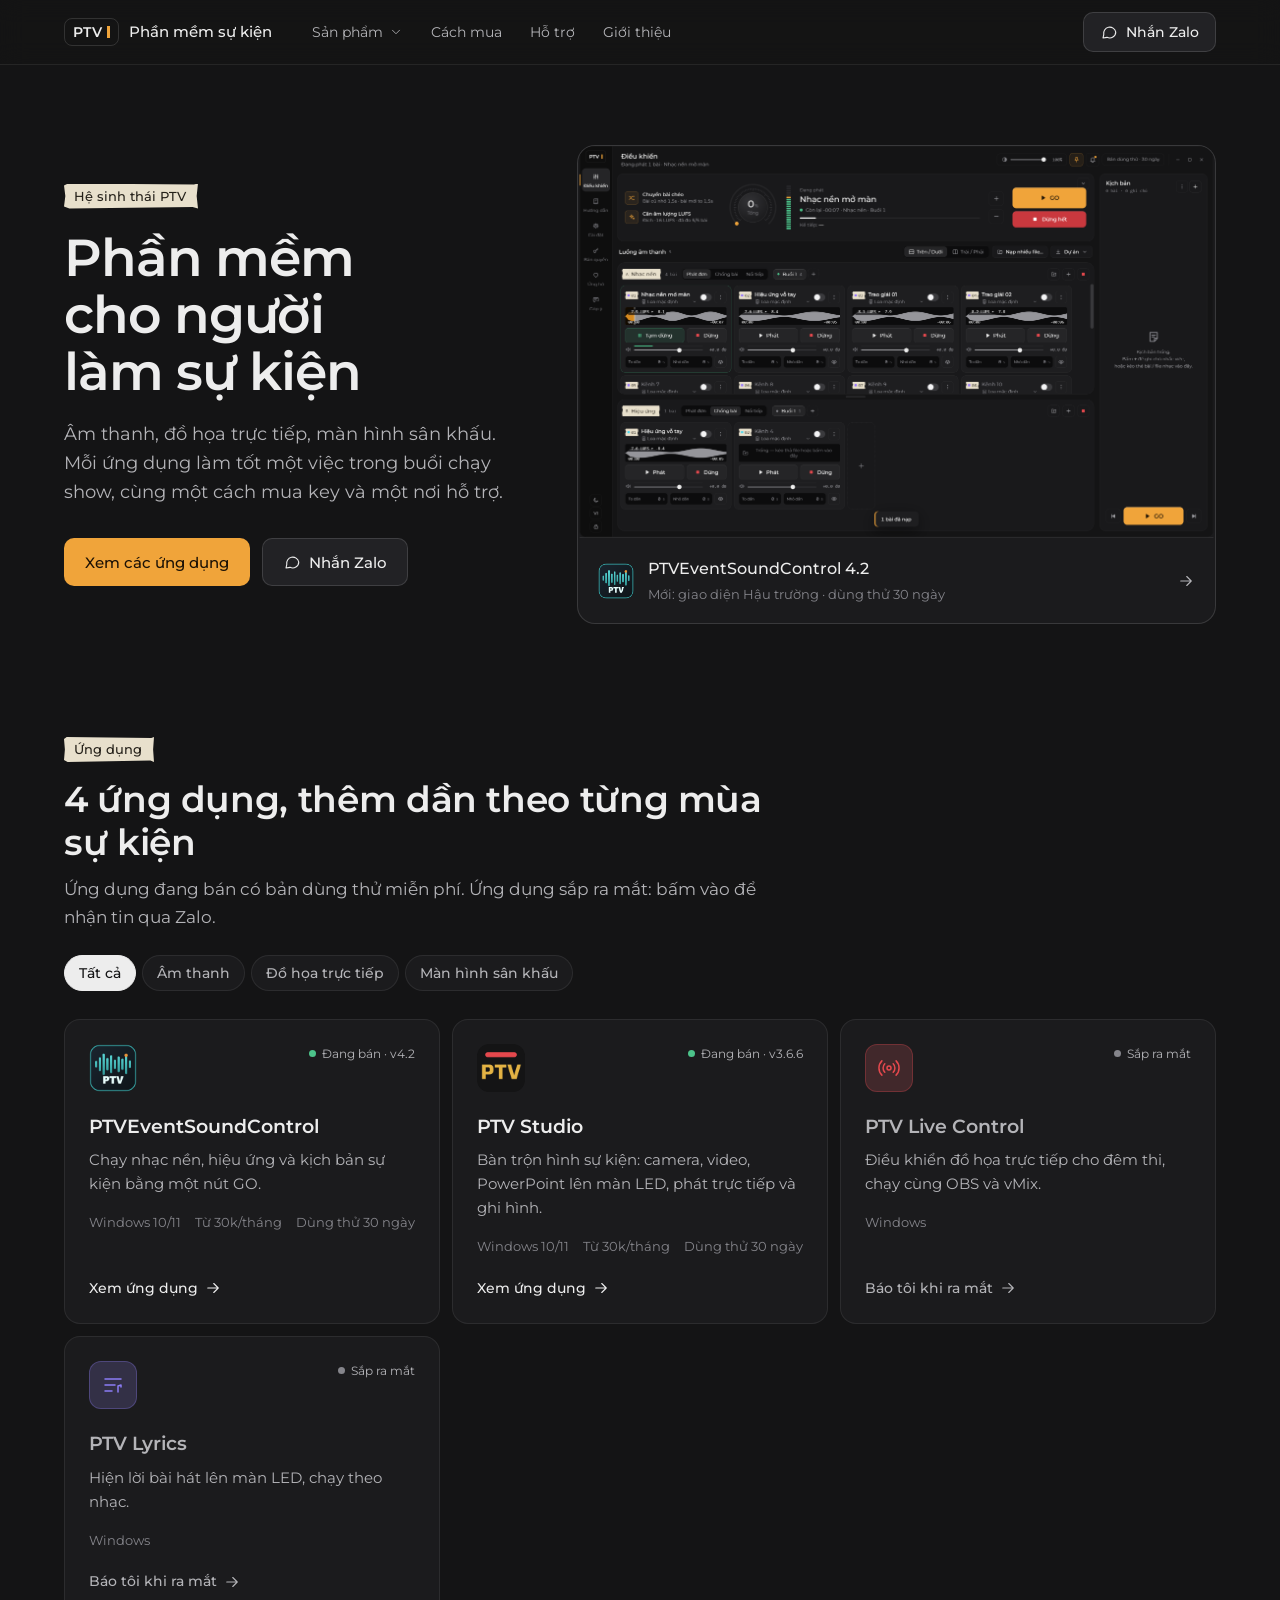
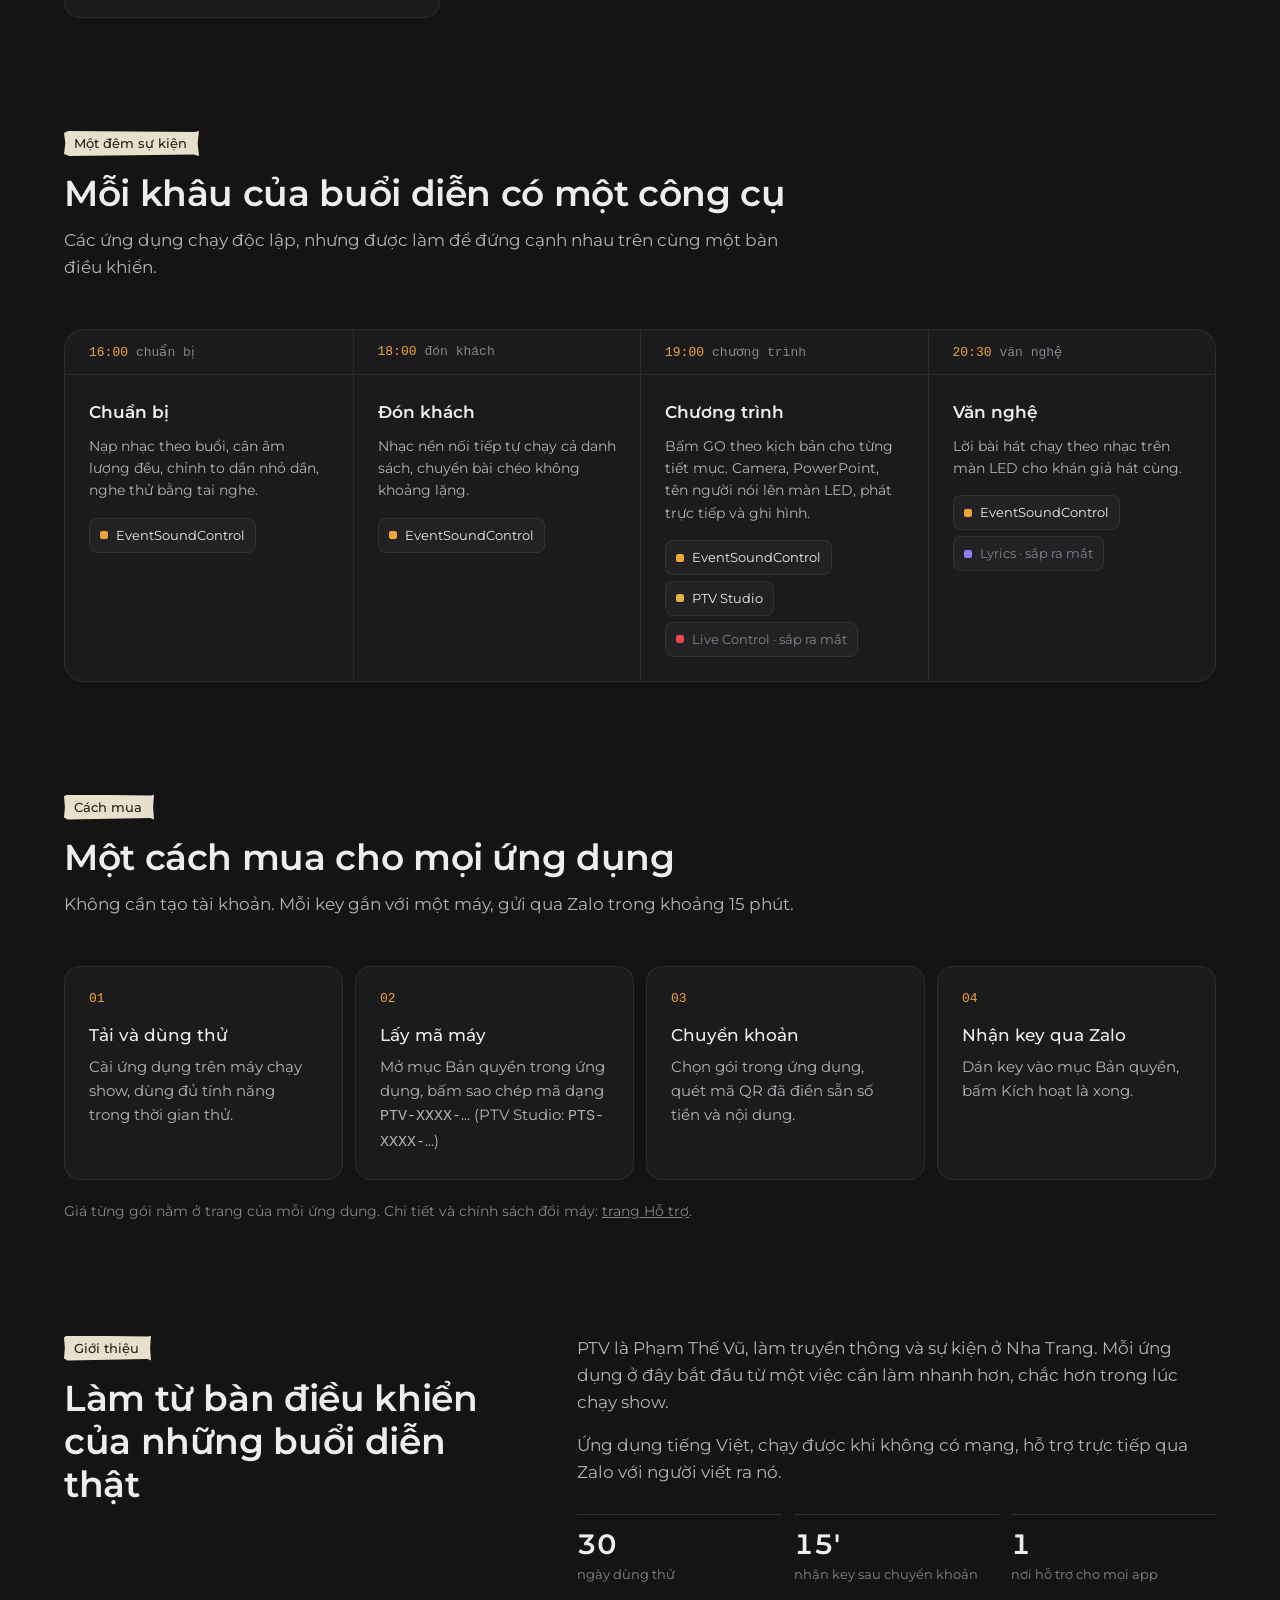
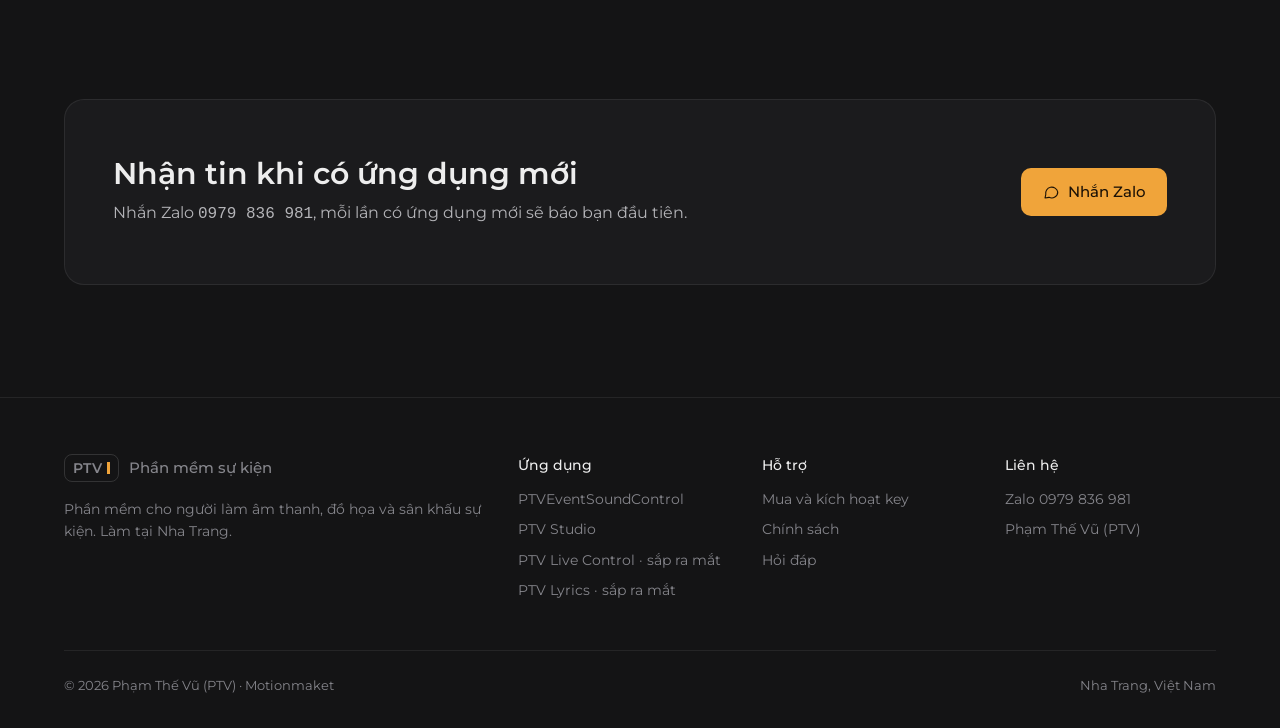
==== commit abe79e00: "Count visits and downloads: GA4 after consent, download buttons use the tai-ve release - assets/anal" ====
--- a/index.html
+++ b/index.html
@@ -211,5 +211,6 @@
 <footer id="foot"></footer>
 <script src="assets/apps.js"></script>
 <script src="assets/site.js"></script>
+<script src="assets/analytics.js"></script>
 </body>
 </html>
--- a/assets/site.css
+++ b/assets/site.css
@@ -62,9 +62,11 @@
 .sub .wrap{display:flex;align-items:center;height:56px;gap:24px}
 .sub .who{display:flex;align-items:center;gap:10px;font-weight:500;font-size:15px;text-decoration:none}
 .sub .who img{width:28px;height:28px;border-radius:7px}
-.sub nav{display:flex;gap:20px}
-.sub nav a{text-decoration:none;color:var(--text2);font-size:14px}
-.sub nav a:hover{color:var(--text)}
+.sub nav{position:relative;display:flex;gap:20px;align-self:stretch}
+.sub nav a{position:relative;display:flex;align-items:center;text-decoration:none;color:var(--text2);font-size:14px;white-space:nowrap;transition:color .2s}
+.sub nav a::after{content:'';position:absolute;left:0;right:0;bottom:-1px;height:2px;border-radius:2px;background:var(--amber);transform:scaleX(0);transition:transform .3s cubic-bezier(.2,.7,.2,1)}
+.sub nav a:hover,.sub nav a[aria-current]{color:var(--text)}
+.sub nav a[aria-current]::after{transform:none}
 .sub .btn{margin-left:auto;height:36px;padding:0 14px;font-size:14px}
 
 /* biểu tượng app */
@@ -113,7 +115,11 @@
   .top.open .m-only{display:flex!important;color:var(--amber)}
   .top.open .menu{display:flex;flex-direction:column;align-items:stretch;position:absolute;top:64px;left:0;right:0;background:var(--s1);border-bottom:1px solid var(--line2);padding:12px 16px 16px;gap:2px}
   .dd-panel{position:static;width:auto;box-shadow:none;border:0;padding:0 0 0 8px;background:none}
-  .sub nav{display:none}
+  .sub .wrap{gap:16px}
+  .sub .who{font-size:0;gap:0;flex:none}
+  .sub nav{flex:1;min-width:0;gap:18px;overflow-x:auto;scrollbar-width:none;-webkit-mask-image:linear-gradient(90deg,#000 82%,transparent);mask-image:linear-gradient(90deg,#000 82%,transparent)}
+  .sub nav::-webkit-scrollbar{display:none}
+  .sub .btn{margin-left:0;flex:none}
   section{padding-top:80px}
   .head h2{font-size:28px}
   .foot .cols{grid-template-columns:1fr 1fr}
@@ -123,3 +129,104 @@
   .foot .cols{grid-template-columns:1fr}
 }
 @media (prefers-reduced-motion:reduce){html{scroll-behavior:auto}*{transition:none!important}}
+
+/* ---------- phần có nền riêng, số thứ tự phần ---------- */
+section.band{background:var(--s1);border-block:1px solid var(--line);margin-top:112px;padding:96px 0;scroll-margin-top:64px}
+.band .step,.band .bank,.band .plan,.band .need>div,.band .rvw,.band .score{background:var(--s2)}
+.band .feat .ic{background:var(--s3)}
+.tape b{font:500 12px var(--mono);margin-right:8px;opacity:.55}
+
+/* ---------- phản hồi khi rê chuột, bấm ---------- */
+.btn{transition:background .15s,border-color .15s,transform .15s}
+.btn:active{transform:translateY(1px)}
+.plan{transition:transform .25s cubic-bezier(.2,.7,.2,1),border-color .25s}
+.plan:hover{transform:translateY(-2px);border-color:var(--line2)}
+.plan.hot:hover{border-color:rgb(240 164 58 / .8)}
+.feat .ic{transition:background .2s,color .2s}
+.feat:hover .ic{background:color-mix(in srgb,var(--amber) 16%,var(--s2));color:var(--amber)}
+
+/* ---------- chuyển động (site.js bật lớp .mo trên <html>; không bật khi người xem tắt chuyển động) ---------- */
+.mo .rv{opacity:0;transform:translateY(20px);transition:opacity .7s cubic-bezier(.2,.7,.2,1) var(--d,0ms),transform .7s cubic-bezier(.2,.7,.2,1) var(--d,0ms)}
+.mo .rv.in{opacity:1;transform:none}
+.mo [data-enter]>*{opacity:0;animation:enter .9s cubic-bezier(.2,.7,.2,1) forwards;animation-delay:calc(var(--i,0) * 90ms + 60ms)}
+@keyframes enter{from{opacity:0;transform:translateY(16px)}to{opacity:1;transform:none}}
+.hero .shot{scale:var(--sc,1);transform-origin:50% 0}
+@media print{.mo .rv,.mo [data-enter]>*{opacity:1;transform:none;animation:none}}
+
+/* ---------- đánh giá người dùng ---------- */
+.stars{position:relative;display:inline-flex;vertical-align:middle}
+.stars>span{display:flex;gap:2px}
+.stars svg{width:16px;height:16px;fill:var(--s3);stroke:none}
+.stars .on{position:absolute;inset:0;clip-path:inset(0 calc(100% - var(--f)) 0 0)}
+.stars .on svg{fill:var(--amber)}
+.stars.lg svg{width:22px;height:22px}
+.rv-wrap{display:grid;grid-template-columns:4fr 8fr;gap:24px;align-items:start}
+.score{position:sticky;top:152px;background:var(--s1);border:1px solid var(--line);border-radius:var(--r-card);padding:28px}
+.score .big{font:600 64px/1 Montserrat,sans-serif;font-variant-numeric:tabular-nums;letter-spacing:-.02em;margin-bottom:12px}
+.score .of{margin:8px 0 0;color:var(--muted);font-size:14px}
+.dist{display:grid;gap:8px;margin:20px 0 24px;padding-top:20px;border-top:1px solid var(--line)}
+.dist>div{display:grid;grid-template-columns:44px 1fr 24px;gap:12px;align-items:center;font-size:13px;color:var(--muted)}
+.dist i{height:6px;border-radius:3px;background:var(--s3);overflow:hidden}
+.dist b{display:block;height:100%;width:var(--w);background:var(--amber);border-radius:3px;transform-origin:left;transition:transform .9s cubic-bezier(.2,.7,.2,1) .25s}
+.mo .score.rv:not(.in) .dist b{transform:scaleX(0)}
+.dist .mono{text-align:right}
+.score .btn{width:100%;justify-content:center}
+.rv-list{display:grid;grid-template-columns:1fr 1fr;gap:12px}
+.rvw{margin:0;display:flex;flex-direction:column;gap:16px;background:var(--s1);border:1px solid var(--line);border-radius:var(--r-card);padding:24px}
+.rvw.mau{border-style:dashed;border-color:var(--line2)}
+.rvw.more{display:none}
+.rvw-top{display:flex;align-items:center;justify-content:space-between;gap:12px}
+.rvw blockquote{margin:0;font-size:15px;line-height:1.65;color:var(--text)}
+.rvw figcaption{display:flex;align-items:center;gap:12px;margin-top:auto;padding-top:16px;border-top:1px solid var(--line)}
+.rvw .av{width:36px;height:36px;flex:none;border-radius:50%;background:var(--s3);color:var(--text2);display:flex;align-items:center;justify-content:center;font-weight:500;font-size:14px}
+.rvw .nm{display:block;font-weight:500;font-size:14px}
+.rvw .rl{display:block;color:var(--muted);font-size:13px;line-height:1.4}
+.rvw .dt{margin-left:auto;font:12px var(--mono);color:var(--muted)}
+.rv-all{grid-column:1/-1;justify-content:center}
+.rv-empty{grid-column:1/-1;display:grid;grid-template-columns:auto 1fr auto;gap:32px;align-items:center;background:var(--s1);border:1px dashed var(--line2);border-radius:var(--r-card);padding:32px}
+.rv-empty h3{margin:0 0 6px;font-weight:500;font-size:19px}
+.rv-empty p{margin:0;color:var(--text2);font-size:15px;max-width:40em}
+.rate-badge{display:inline-flex;align-items:center;gap:10px;margin-top:20px;padding:8px 14px;border:1px solid var(--line2);border-radius:999px;text-decoration:none;font-size:14px;color:var(--text2);transition:border-color .2s,background .2s}
+.rate-badge:hover{border-color:var(--amber);background:var(--s1)}
+.rate-badge b{color:var(--text);font-weight:600;font-variant-numeric:tabular-nums}
+.rate-badge[hidden]{display:none}
+
+/* hộp chấm sao */
+dialog.rate{width:min(560px,calc(100vw - 32px));max-height:calc(100vh - 32px);overflow:auto;background:var(--s1);color:var(--text);border:1px solid var(--line2);border-radius:20px;padding:28px;box-shadow:0 30px 80px rgb(0 0 0 / .55)}
+dialog.rate::backdrop{background:rgb(0 0 0 / .6);backdrop-filter:blur(4px)}
+dialog.rate[open]{animation:pop .25s cubic-bezier(.2,.7,.2,1)}
+@keyframes pop{from{opacity:0;transform:translateY(12px) scale(.98)}}
+.rate h3{margin:0 0 6px;font-weight:600;font-size:22px}
+.rate .hint{margin:0 0 20px;color:var(--text2);font-size:14px}
+.pick{border:0;margin:0 0 16px;padding:0}
+.pick legend{font-size:14px;color:var(--text2);margin-bottom:6px;padding:0}
+.pick>div{display:flex;flex-direction:row-reverse;justify-content:flex-end;gap:4px}
+.pick input{position:absolute;opacity:0;width:1px;height:1px}
+.pick label{cursor:pointer;color:var(--s3);padding:4px;border-radius:8px;transition:color .15s,transform .15s}
+.pick label svg{width:36px;height:36px;fill:currentColor;display:block}
+.pick label:hover,.pick label:hover~label,.pick input:checked~label{color:var(--amber)}
+.pick label:active{transform:scale(.92)}
+.pick input:focus-visible+label{outline:2px solid var(--amber);outline-offset:1px}
+.vh{position:absolute;width:1px;height:1px;overflow:hidden;clip-path:inset(50%);white-space:nowrap}
+.fl{display:grid;gap:6px;font-size:14px;color:var(--text2);margin-bottom:14px}
+.fl input,.fl textarea,.rate-ok textarea{width:100%;background:var(--bg);color:var(--text);border:1px solid var(--line2);border-radius:var(--r-ctl);padding:11px 14px;font:400 15px/1.5 Montserrat,sans-serif;resize:vertical}
+.fl input:focus,.fl textarea:focus{outline:none;border-color:var(--amber)}
+.fl ::placeholder{color:var(--muted)}
+.two-f{display:grid;grid-template-columns:1fr 1fr;gap:0 12px}
+.rate .err{min-height:22px;margin:0 0 8px;color:var(--red);font-size:14px}
+.rate-acts{display:flex;gap:8px;flex-wrap:wrap}
+.rate-ok textarea{font:13px/1.55 var(--mono);margin-bottom:16px}
+
+@media (max-width:900px){
+  section{scroll-margin-top:64px}
+  section.band{margin-top:80px;padding:64px 0;scroll-margin-top:84px}
+  .rv-wrap{grid-template-columns:1fr}
+  .score{position:static}
+  .rv-empty{grid-template-columns:1fr;gap:20px}
+}
+@media (max-width:520px){
+  .rv-list,.two-f{grid-template-columns:1fr}
+  .score .big{font-size:52px}
+  .rate-acts .btn,.rv-empty .btn{flex:1;justify-content:center;width:100%}
+  dialog.rate{padding:24px 20px}
+}
